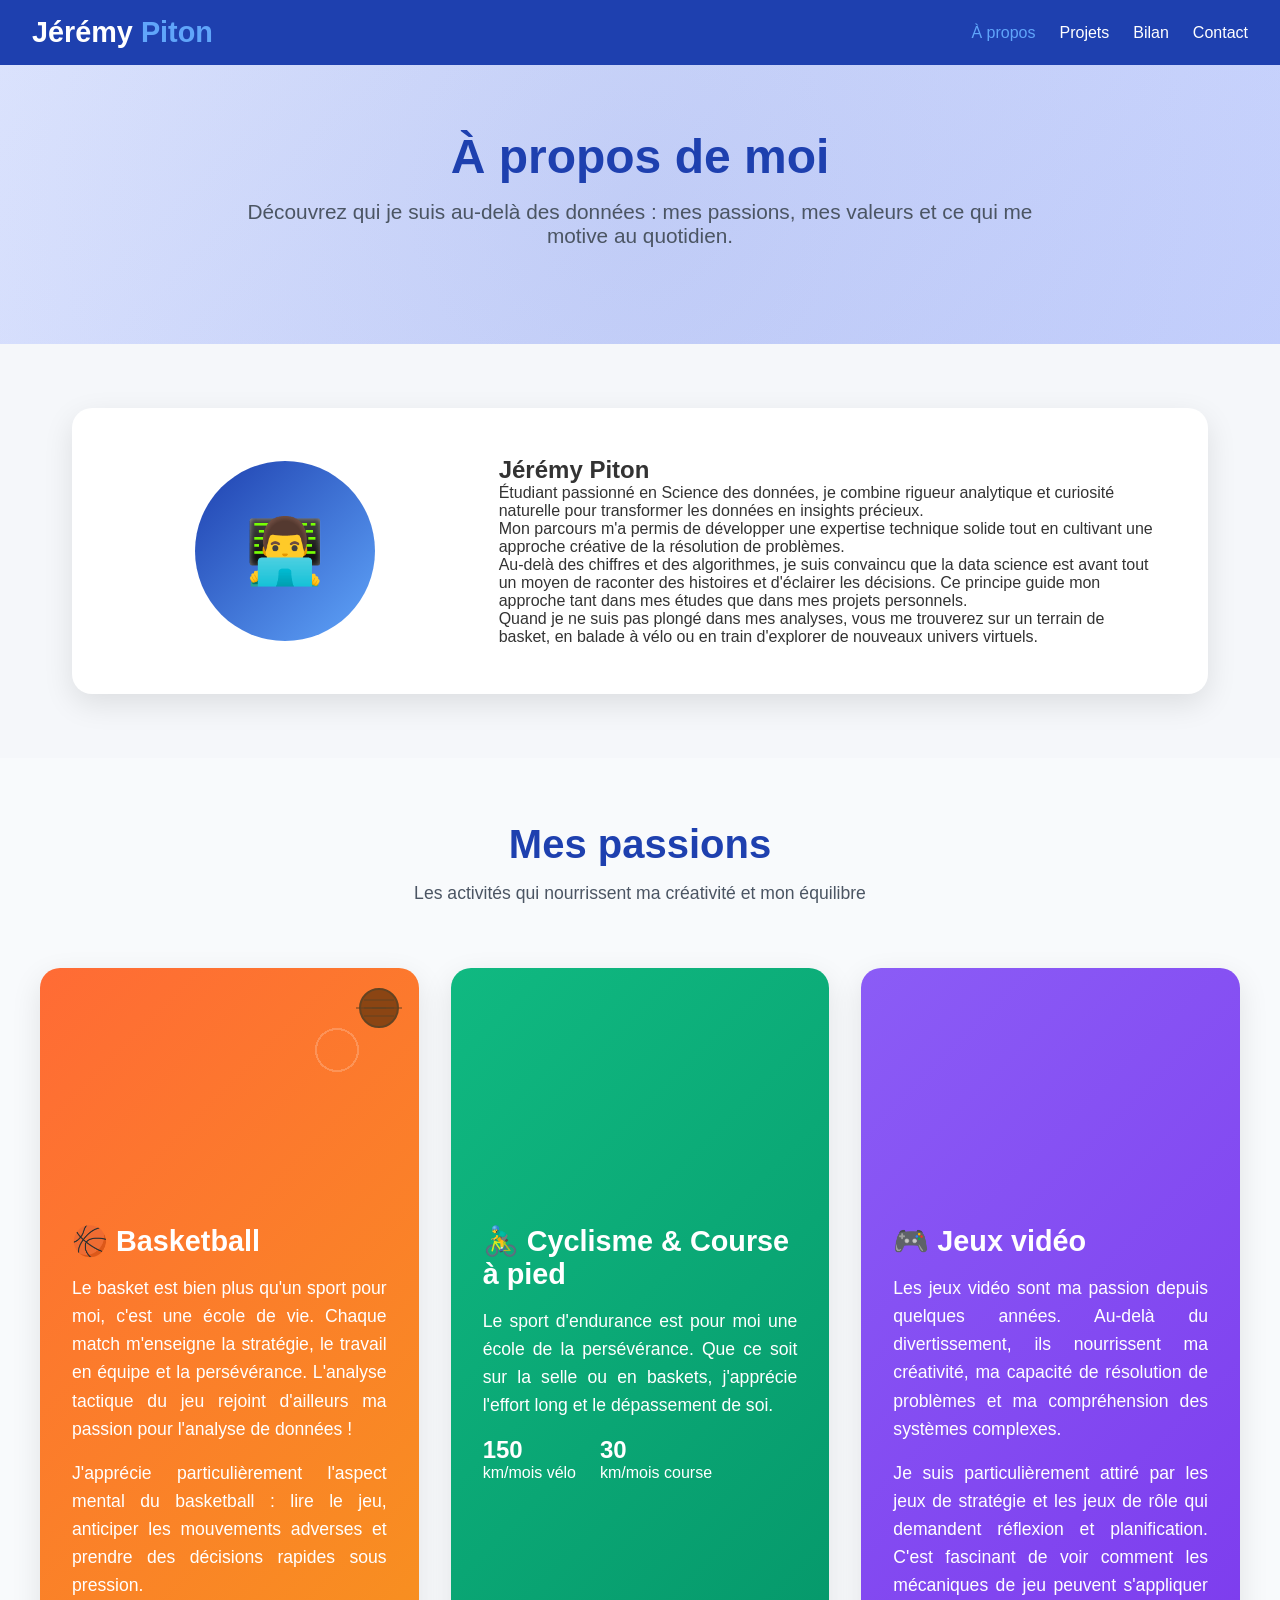
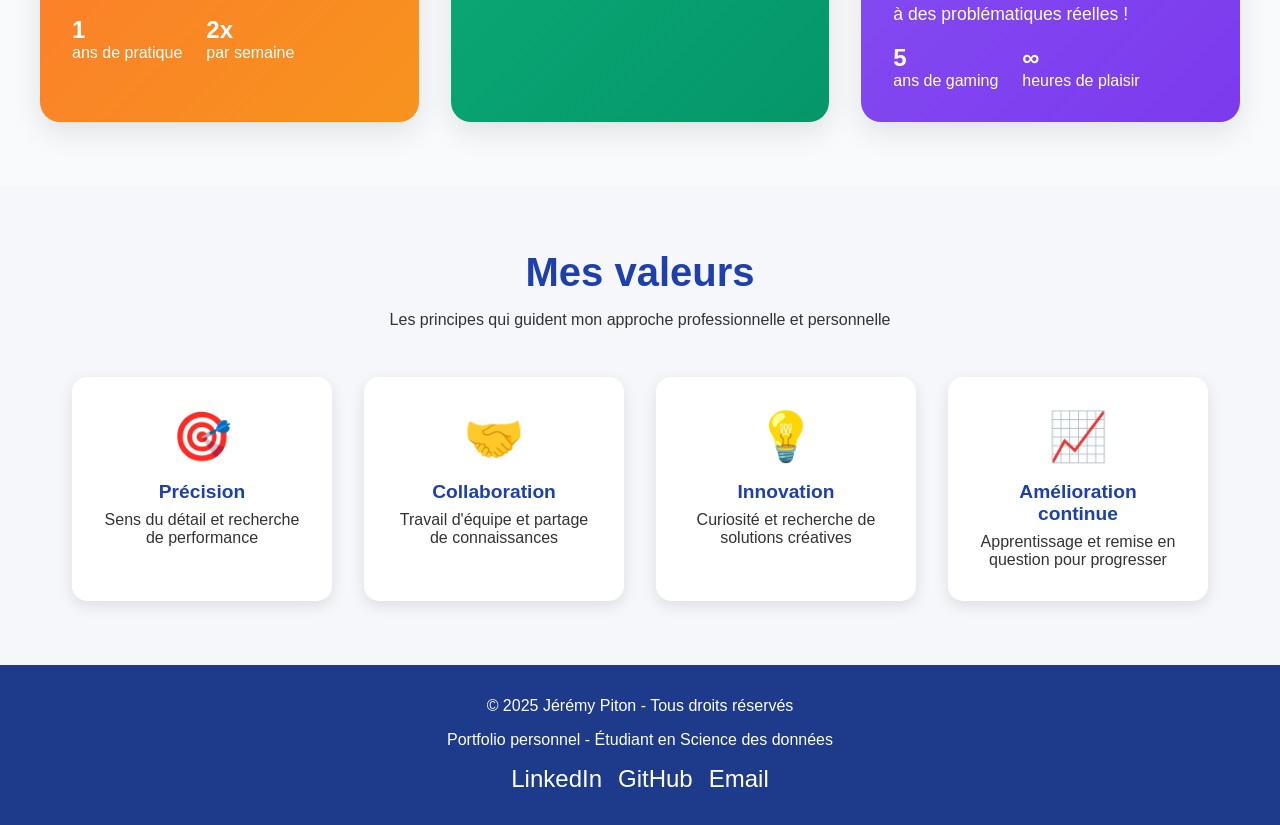
==== pages/about.html @ 54cb003f "Add files via upload" ====
<!DOCTYPE html>
<html lang="fr">
<head>
    <meta charset="UTF-8">
    <meta name="viewport" content="width=device-width, initial-scale=1.0">
    <title>Jérémy Piton - À propos</title>
    <link rel="stylesheet" href="../styles/style.css">
</head>
<body>
    <header>
        <nav>
            <div class="logo"><a href="../index.html" style="text-decoration: none; color: inherit;">Jérémy <span>Piton</span></a></div>
            <div class="nav-links">
                <a href="./about.html" style="color: #60a5fa;" class="active">À propos</a>
                <a href="./projet.html">Projets</a>
                <a href="./bilan.html">Bilan</a>
                <a href="./contact.html">Contact</a>
            </div>
        </nav>
    </header>

    <section class="hero">
        <div class="hero-content">
            <h1>À propos de moi</h1>
            <p>Découvrez qui je suis au-delà des données : mes passions, mes valeurs et ce qui me motive au quotidien.</p>
        </div>
    </section>

    <section class="profile-section">
        <div class="profile-card animate-on-scroll">
            <div class="profile-content">
                <div class="profile-image">
                    👨‍💻
                </div>
                <div class="profile-text">
                    <h2>Jérémy Piton</h2>
                    <p>Étudiant passionné en Science des données, je combine rigueur analytique et curiosité naturelle pour transformer les données en insights précieux.</p>
                    <p>Mon parcours m'a permis de développer une expertise technique solide tout en cultivant une approche créative de la résolution de problèmes.</p>
                    <p>Au-delà des chiffres et des algorithmes, je suis convaincu que la data science est avant tout un moyen de raconter des histoires et d'éclairer les décisions. Ce principe guide mon approche tant dans mes études que dans mes projets personnels.</p>
                    <p>Quand je ne suis pas plongé dans mes analyses, vous me trouverez sur un terrain de basket, en balade à vélo ou en train d'explorer de nouveaux univers virtuels.</p>
                </div>
            </div>
        </div>
    </section>

    <section class="passions-section">
        <div class="passions-title animate-on-scroll">
            <h2>Mes passions</h2>
            <p>Les activités qui nourrissent ma créativité et mon équilibre</p>
        </div>

        <div class="passions-grid">
            <div class="passion-card basketball-card animate-on-scroll">
                <div class="basketball-image">
                    <div class="basketball-court"></div>
                </div>
                <div class="basketball-animation"></div>
                <h3>🏀 Basketball</h3>
                <p>Le basket est bien plus qu'un sport pour moi, c'est une école de vie. Chaque match m'enseigne la stratégie, le travail en équipe et la persévérance. L'analyse tactique du jeu rejoint d'ailleurs ma passion pour l'analyse de données !</p>
                <p>J'apprécie particulièrement l'aspect mental du basketball : lire le jeu, anticiper les mouvements adverses et prendre des décisions rapides sous pression.</p>
                <div class="passion-stats">
                    <div class="stat">
                        <span class="stat-number">1</span>
                        <span class="stat-label">ans de pratique</span>
                    </div>
                    <div class="stat">
                        <span class="stat-number">2x</span>
                        <span class="stat-label">par semaine</span>
                    </div>
                </div>
            </div>

            <div class="passion-card cycling-card animate-on-scroll">
                <div class="bike-image"></div>
                <h3>🚴‍♂️ Cyclisme & Course à pied</h3>
                <p>Le sport d'endurance est pour moi une école de la persévérance. Que ce soit sur la selle ou en baskets, j'apprécie l'effort long et le dépassement de soi.</p>
                <div class="passion-stats">
                    <div class="stat">
                        <span class="stat-number">150</span>
                        <span class="stat-label">km/mois vélo</span>
                    </div>
                    <div class="stat">
                        <span class="stat-number">30</span>
                        <span class="stat-label">km/mois course</span>
                    </div>
                </div>
            </div>

            <div class="passion-card gaming-card animate-on-scroll">
                <div class="gaming-setup"></div>
                <h3>🎮 Jeux vidéo</h3>
                <p>Les jeux vidéo sont ma passion depuis quelques années. Au-delà du divertissement, ils nourrissent ma créativité, ma capacité de résolution de problèmes et ma compréhension des systèmes complexes.</p>
                <p>Je suis particulièrement attiré par les jeux de stratégie et les jeux de rôle qui demandent réflexion et planification. C'est fascinant de voir comment les mécaniques de jeu peuvent s'appliquer à des problématiques réelles !</p>
                <div class="passion-stats">
                    <div class="stat">
                        <span class="stat-number">5</span>
                        <span class="stat-label">ans de gaming</span>
                    </div>
                    <div class="stat">
                        <span class="stat-number">∞</span>
                        <span class="stat-label">heures de plaisir</span>
                    </div>
                </div>
            </div>
        </div>
    </section>

    <section class="skills-section">
        <div class="skills-title animate-on-scroll">
            <h2>Mes valeurs</h2>
            <p>Les principes qui guident mon approche professionnelle et personnelle</p>
        </div>
        <div class="skills-grid">
            <div class="skill-item animate-on-scroll">
                <div class="skill-icon">🎯</div>
                <h4>Précision</h4>
                <p>Sens du détail et recherche de performance</p>
            </div>
            <div class="skill-item animate-on-scroll">
                <div class="skill-icon">🤝</div>
                <h4>Collaboration</h4>
                <p>Travail d'équipe et partage de connaissances</p>
            </div>
            <div class="skill-item animate-on-scroll">
                <div class="skill-icon">💡</div>
                <h4>Innovation</h4>
                <p>Curiosité et recherche de solutions créatives</p>
            </div>
            <div class="skill-item animate-on-scroll">
                <div class="skill-icon">📈</div>
                <h4>Amélioration continue</h4>
                <p>Apprentissage et remise en question pour progresser</p>
            </div>
        </div>
    </section>

    <footer>
        <p>© 2025 Jérémy Piton - Tous droits réservés</p>
        <p>Portfolio personnel - Étudiant en Science des données</p>
        <div class="social-links">
            <a href="https://www.linkedin.com/in/j%C3%A9r%C3%A9my-piton-b1ab8a340/">LinkedIn</a>
            <a href="https://github.com/jeremypiton">GitHub</a>
            <a href="mailto:jmyptn@gmail.com">Email</a>
        </div>
    </footer>

    <script src="../scripts/scripts.js"></script>
</body>
</html>
---- styles/style.css ----
/* ==========================================================================
   BASES & VARIABLES
   ========================================================================== */
* {
    margin: 0;
    padding: 0;
    box-sizing: border-box;
    font-family: 'Segoe UI', Tahoma, Geneva, Verdana, sans-serif;
}

body {
    background-color: #f5f7fa;
    color: #333;
    overflow-x: hidden;
}

/* ==========================================================================
   NAVIGATION & FOOTER (Communs)
   ========================================================================== */
header {
    background-color: #1e40af;
    color: white;
    padding: 1rem 2rem;
    box-shadow: 0 2px 10px rgba(0,0,0,0.1);
}

nav {
    display: flex;
    justify-content: space-between;
    align-items: center;
}

.logo {
    font-size: 1.8rem;
    font-weight: bold;
}

.logo span {
    color: #60a5fa;
}

.nav-links {
    display: flex;
    gap: 1.5rem;
}

.nav-links a {
    color: white;
    text-decoration: none;
    font-weight: 500;
    transition: color 0.3s;
}

.nav-links a:hover, .nav-links a.active {
    color: #60a5fa;
}

footer {
    background-color: #1e3a8a;
    color: white;
    padding: 2rem;
    text-align: center;
}

footer p {
    margin-bottom: 1rem;
}

.social-links {
    display: flex;
    justify-content: center;
    gap: 1rem;
    margin-top: 1rem;
}

.social-links a {
    color: white;
    font-size: 1.5rem;
    transition: color 0.3s;
    text-decoration: none;
}

.social-links a:hover {
    color: #60a5fa;
}

/* ==========================================================================
   SECTION HERO (Commune)
   ========================================================================== */
.hero {
    padding: 4rem 2rem;
    display: flex;
    flex-direction: column;
    align-items: center;
    text-align: center;
    background: linear-gradient(135deg, #e0e7ff 0%, #c7d2fe 100%);
    position: relative;
    overflow: hidden;
}

.hero::before {
    content: '';
    position: absolute;
    top: -50%;
    left: -50%;
    width: 200%;
    height: 200%;
    background: radial-gradient(circle, rgba(30, 64, 175, 0.1) 0%, transparent 70%);
    animation: float 20s infinite linear;
}

.hero-content {
    position: relative;
    z-index: 2;
}

.hero h1 {
    font-size: 3rem;
    margin-bottom: 1rem;
    color: #1e40af;
    animation: slideInFromTop 1s ease-out;
}

.hero p {
    font-size: 1.3rem;
    max-width: 800px;
    margin-bottom: 2rem;
    color: #4b5563;
    animation: slideInFromBottom 1s ease-out 0.3s both;
}

.hero-btn {
    display: inline-block;
    padding: 0.8rem 1.5rem;
    background-color: #1e40af;
    color: white !important;
    text-decoration: none;
    border-radius: 5px;
    font-weight: 500;
    transition: background-color 0.3s;
    cursor: pointer;
    border: none;
}

.hero-btn:hover {
    background-color: #3b82f6;
}

/* ==========================================================================
   COMPOSANTS : CARTES DE PROJETS / FEATURES
   ========================================================================== */
.features {
    padding: 4rem 2rem;
    display: grid;
    grid-template-columns: repeat(auto-fit, minmax(300px, 1fr));
    gap: 2rem;
    max-width: 1200px;
    margin: 0 auto;
}

.feature-card {
    background-color: white;
    padding: 2rem;
    border-radius: 10px;
    box-shadow: 0 4px 6px rgba(0,0,0,0.05);
    transition: transform 0.3s, box-shadow 0.3s;
    position: relative;
    text-align: justify;
}

.feature-card:hover {
    transform: translateY(-5px);
    box-shadow: 0 10px 15px rgba(0,0,0,0.1);
}

.feature-icon {
    font-size: 2rem;
    color: #1e40af;
    margin-bottom: 1rem;
    text-align: center;
}

.feature-card h3 {
    font-size: 1.5rem;
    margin-bottom: 1rem;
    color: #1e3a8a;
}

.open-details-btn {
    padding: 0.5rem 1rem;
    background-color: #1e40af;
    color: white;
    border: none;
    border-radius: 5px;
    font-weight: 600;
    cursor: pointer;
    transition: background-color 0.3s;
    margin-top: 1rem;
}

/* ==========================================================================
   PAGE PROJET : MODALES
   ========================================================================== */
.modal-overlay {
    display: none;
    position: fixed;
    top: 0; left: 0; width: 100%; height: 100%;
    background-color: rgba(0, 0, 0, 0.5);
    z-index: 9999;
}

.modal-overlay.active { display: block; }

.project-details {
    display: none;
    position: fixed;
    top: 50%; left: 50%;
    transform: translate(-50%, -50%);
    background: white;
    padding: 2rem;
    border-radius: 10px;
    box-shadow: 0 0 15px rgba(0,0,0,0.3);
    z-index: 10000;
    max-width: 90%;
    max-height: 80vh;
    overflow-y: auto;
    width: 700px;
}

.project-details.active { display: block; }

.close-details-btn {
    position: absolute;
    top: 1rem; right: 1rem;
    background: #f3f4f6;
    border: none;
    width: 30px; height: 30px;
    border-radius: 50%;
    cursor: pointer;
}

.project-content { display: flex; gap: 2rem; margin-top: 1rem; }
.project-left, .project-right { flex: 1; }

/* ==========================================================================
   PAGE À PROPOS : PROFIL & PASSIONS
   ========================================================================== */
.profile-section { padding: 4rem 2rem; max-width: 1200px; margin: 0 auto; }

.profile-card {
    background: white; border-radius: 20px; padding: 3rem;
    box-shadow: 0 10px 30px rgba(0,0,0,0.1);
    animation: fadeInUp 1s ease-out;
}

.profile-content { display: grid; grid-template-columns: 1fr 2fr; gap: 3rem; align-items: center; }

.profile-image {
    width: 180px; height: 180px; border-radius: 50%;
    background: linear-gradient(135deg, #1e40af, #60a5fa);
    display: flex; align-items: center; justify-content: center;
    font-size: 4rem; color: white; margin: 0 auto;
}

.passions-section { padding: 4rem 2rem; background: #f8fafc; }
.passions-grid { display: grid; grid-template-columns: repeat(auto-fit, minmax(300px, 1fr)); gap: 2rem; max-width: 1200px; margin: 0 auto; }

.passion-card {
    background: white; border-radius: 20px; padding: 2rem;
    box-shadow: 0 10px 30px rgba(0,0,0,0.1);
    transition: transform 0.3s;
}

.passion-card:hover { transform: translateY(-10px); }

/* Couleurs spécifiques passions */
.basketball-card { background: linear-gradient(135deg, #ff6b35 0%, #f7931e 100%); color: white; }
.cycling-card { background: linear-gradient(135deg, #10b981 0%, #059669 100%); color: white; }
.gaming-card { background: linear-gradient(135deg, #8b5cf6 0%, #7c3aed 100%); color: white; }

.passion-stats { display: flex; gap: 1.5rem; margin-top: 1rem; }
.stat-number { font-size: 1.5rem; font-weight: bold; display: block; }

/* ==========================================================================
   PAGE CONTACT & CV
   ========================================================================== */
.main-content { max-width: 1200px; margin: 0 auto; padding: 2rem; }

.cv-section { background: white; border-radius: 10px; overflow: hidden; margin-bottom: 3rem; }
.cv-header { background: #1e40af; color: white; padding: 2rem; text-align: center; position: relative; }

.pdf-embed { width: 100%; height: 600px; border: none; }

.info-item {
    display: flex; align-items: center; margin-bottom: 1rem;
    padding: 1rem; background: white; border-radius: 8px;
    box-shadow: 0 2px 5px rgba(0,0,0,0.05);
}

.info-icon { font-size: 1.5rem; margin-right: 1rem; color: #1e40af; }

.availability {
    padding: 1.5rem; background: #dcfce7; border-left: 4px solid #16a34a;
    border-radius: 5px; margin-top: 2rem;
}

/* ==========================================================================
   PAGE BILAN
   ========================================================================== */
.bilan-container { max-width: 1000px; margin: 0 auto; padding: 2rem; }
.bilan-section { background: white; margin-bottom: 2rem; padding: 2rem; border-radius: 15px; box-shadow: 0 4px 15px rgba(0,0,0,0.05); }
.highlight-box { background: #eff6ff; padding: 1.5rem; border-left: 4px solid #3b82f6; margin: 1rem 0; }
.skills-grid { display: grid; grid-template-columns: repeat(auto-fit, minmax(150px, 1fr)); gap: 1rem; }
.skill-item { background: #f8fafc; padding: 1rem; border-radius: 8px; text-align: center; border: 1px solid #e2e8f0; }

/* ==========================================================================
   ANIMATIONS
   ========================================================================== */
@keyframes float { 0% { transform: rotate(0deg); } 100% { transform: rotate(360deg); } }
@keyframes slideInFromTop { 0% { opacity: 0; transform: translateY(-50px); } 100% { opacity: 1; transform: translateY(0); } }
@keyframes slideInFromBottom { 0% { opacity: 0; transform: translateY(50px); } 100% { opacity: 1; transform: translateY(0); } }
@keyframes fadeInUp { 0% { opacity: 0; transform: translateY(30px); } 100% { opacity: 1; transform: translateY(0); } }
@keyframes bounce { 0%, 100% { transform: translateY(0); } 50% { transform: translateY(-20px); } }

.animate-on-scroll { opacity: 0; transform: translateY(30px); transition: all 0.6s ease; }
.animate-on-scroll.visible { opacity: 1; transform: translateY(0); }

/* ==========================================================================
   RESPONSIVE
   ========================================================================== */
@media (max-width: 768px) {
    .profile-content { grid-template-columns: 1fr; text-align: center; }
    .project-content { flex-direction: column; }
    .hero h1 { font-size: 2.2rem; }
}

/* ==========================================================================
   CORRECTIONS : ONGLETS & PAGE À PROPOS
   ========================================================================== */

/* 1. Design des Onglets (Tabs) pour Projets et Bilan */
.tabs-container {
    max-width: 1200px; margin: -2rem auto 2rem auto; padding: 0 2rem; position: relative; z-index: 10;
}
.tabs {
    display: flex; justify-content: center; gap: 1rem; background: white; padding: 1rem; border-radius: 15px; box-shadow: 0 10px 25px rgba(0,0,0,0.05); flex-wrap: wrap;
}
.tab-btn {
    padding: 0.8rem 2rem; border: none; background: #f3f4f6; color: #4b5563; border-radius: 8px; font-size: 1.1rem; font-weight: 600; cursor: pointer; transition: all 0.3s ease;
}
.tab-btn:hover { background: #e0e7ff; color: #1e40af; }
.tab-btn.active { background: #1e40af; color: white; box-shadow: 0 4px 10px rgba(30, 64, 175, 0.3); }

.tab-content { display: none; animation: fadeIn 0.5s ease-out; }
.tab-content.active { display: block; }

.coming-soon { text-align: center; padding: 6rem 2rem; background: white; border-radius: 15px; border: 2px dashed #cbd5e1; color: #64748b; max-width: 800px; margin: 2rem auto; }
.coming-soon .icon { font-size: 4rem; margin-bottom: 1rem; opacity: 0.5; }

@keyframes fadeIn { from { opacity: 0; transform: translateY(10px); } to { opacity: 1; transform: translateY(0); } }

/* 2. Restauration des images et animations des Passions (Page À propos) */
.basketball-image { width: 100%; height: 200px; background: url('../documents/basketball.jpg') center/cover; border-radius: 10px; margin-bottom: 1.5rem; position: relative; }
.basketball-court { position: absolute; top: 0; right: 0; width: 100px; height: 100px; opacity: 0.2; background: radial-gradient(circle at 50px 50px, transparent 20px, white 20px, white 22px, transparent 22px); }
.basketball-animation { position: absolute; top: 20px; right: 20px; width: 40px; height: 40px; background: #8b4513; border-radius: 50%; border: 2px solid #654321; animation: bounce 2s infinite ease-in-out; cursor: pointer; }
.basketball-animation::before { content: ''; position: absolute; top: 50%; left: 50%; transform: translate(-50%, -50%); width: 30px; height: 1px; background: #654321; box-shadow: 0 -8px 0 #654321, 0 8px 0 #654321, -8px 0 0 #654321, 8px 0 0 #654321; }

.bike-image { width: 100%; height: 200px; background: url('../documents/velo.jpg') center/cover; border-radius: 10px; margin-bottom: 1.5rem; position: relative; overflow: hidden; }
.bike-image::before { content: ''; position: absolute; top: 0; left: -100%; width: 100%; height: 100%; background: linear-gradient(90deg, transparent, rgba(255,255,255,0.4), transparent); transition: left 0.5s ease; }
.cycling-card:hover .bike-image::before { left: 100%; }

.gaming-setup { width: 100%; height: 200px; background: url('../documents/JeuxVideos.png') center/cover; border-radius: 10px; margin-bottom: 1.5rem; position: relative; }

.passion-card h3 { font-size: 1.8rem; margin-bottom: 1rem; display: flex; align-items: center; gap: 0.5rem; }
.passion-card p { font-size: 1.1rem; line-height: 1.6; margin-bottom: 1rem; text-align: justify; }

/* 3. Résolution du conflit pour la section "Valeurs" (Page À propos) */
.skills-section { padding: 4rem 2rem; max-width: 1200px; margin: 0 auto; }
.skills-title { text-align: center; margin-bottom: 3rem; }
.skills-title h2 { font-size: 2.5rem; color: #1e40af; margin-bottom: 1rem; }

/* On cible spécifiquement la grille dans .skills-section pour ne pas casser la page Bilan */
.skills-section .skills-grid { grid-template-columns: repeat(auto-fit, minmax(250px, 1fr)); gap: 2rem; }
.skills-section .skill-item { background: white; padding: 2rem; border-radius: 15px; box-shadow: 0 5px 15px rgba(0,0,0,0.1); text-align: center; transition: transform 0.3s ease; border: none; }
.skills-section .skill-item:hover { transform: translateY(-5px); }
.skill-icon { font-size: 3rem; margin-bottom: 1rem; }
.skills-section .skill-item h4 { color: #1e40af; margin-bottom: 0.5rem; font-size: 1.2rem; }

/* 4. Titre de la section Passions (Page À propos) */
.passions-title { 
    text-align: center; 
    margin-bottom: 4rem; 
}

.passions-title h2 { 
    font-size: 2.5rem; 
    color: #1e40af; 
    margin-bottom: 1rem; 
}

.passions-title p {
    color: #4b5563;
    font-size: 1.1rem;
}
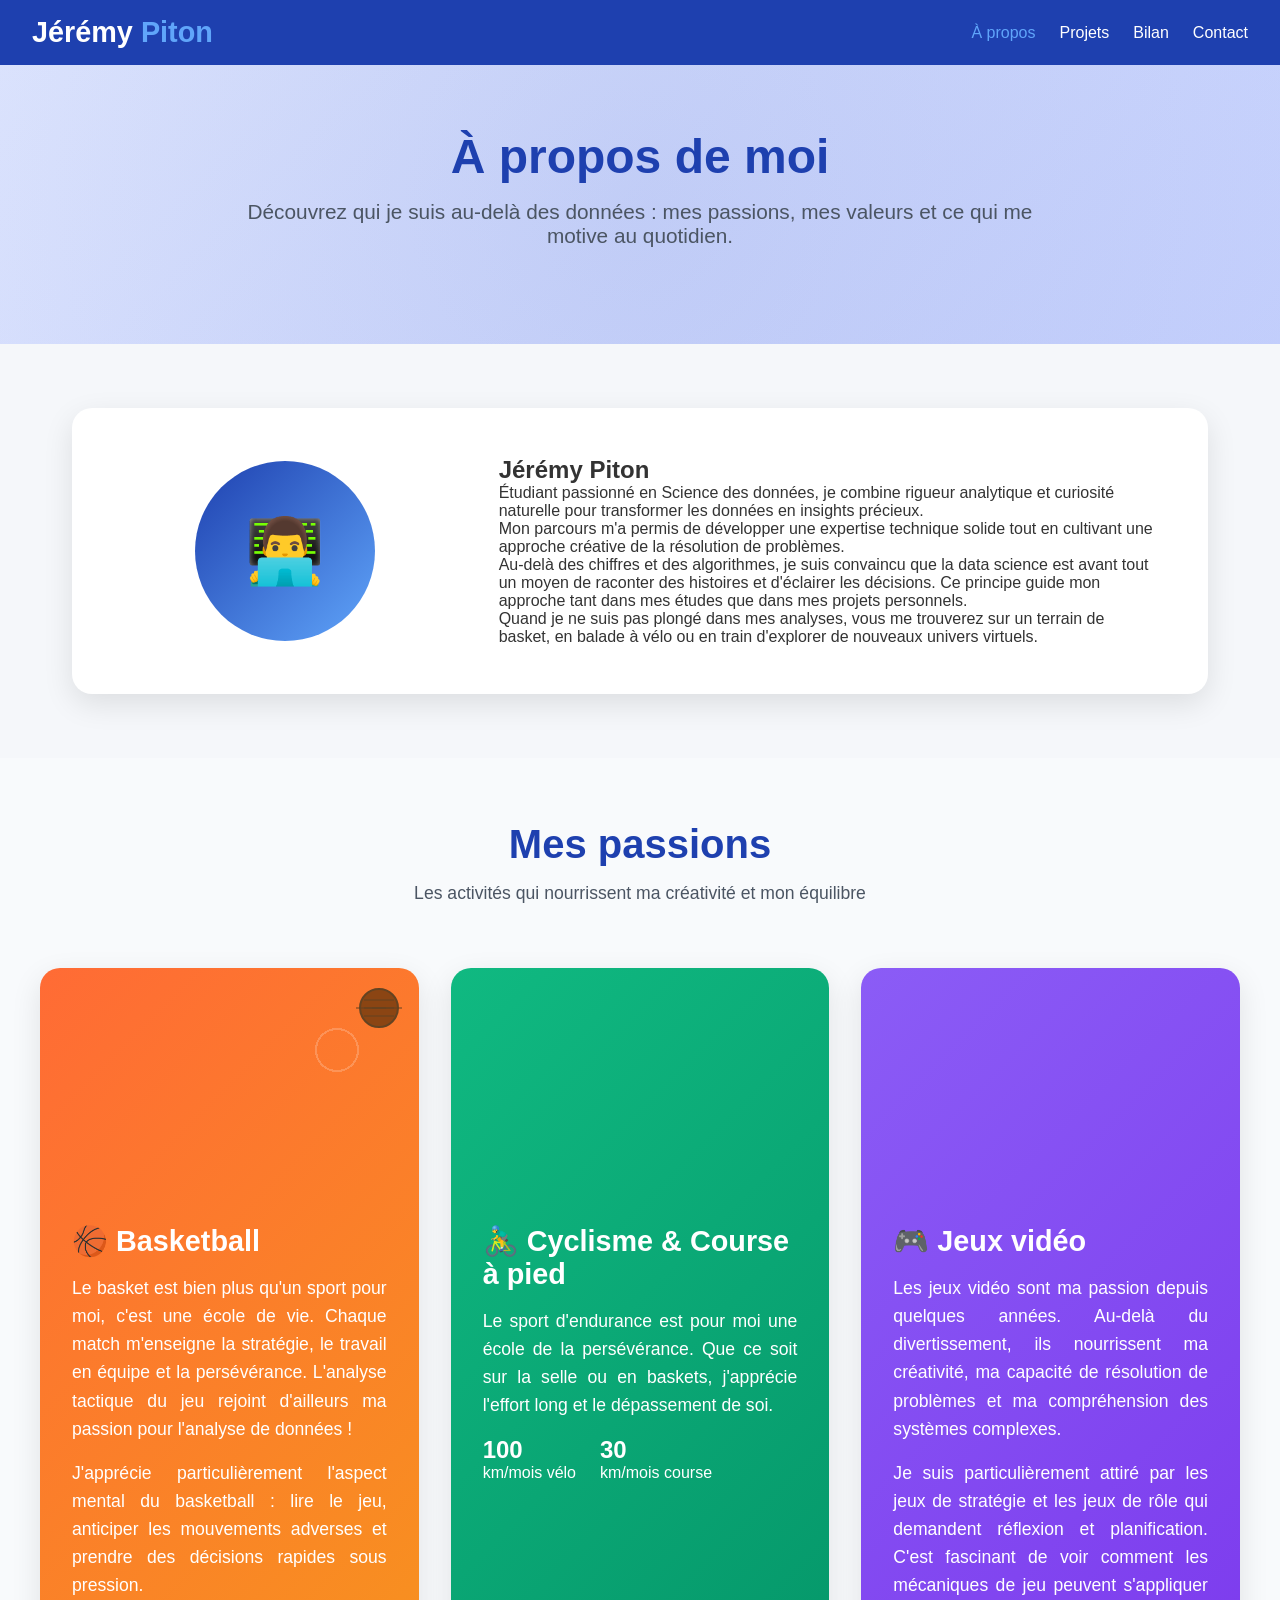
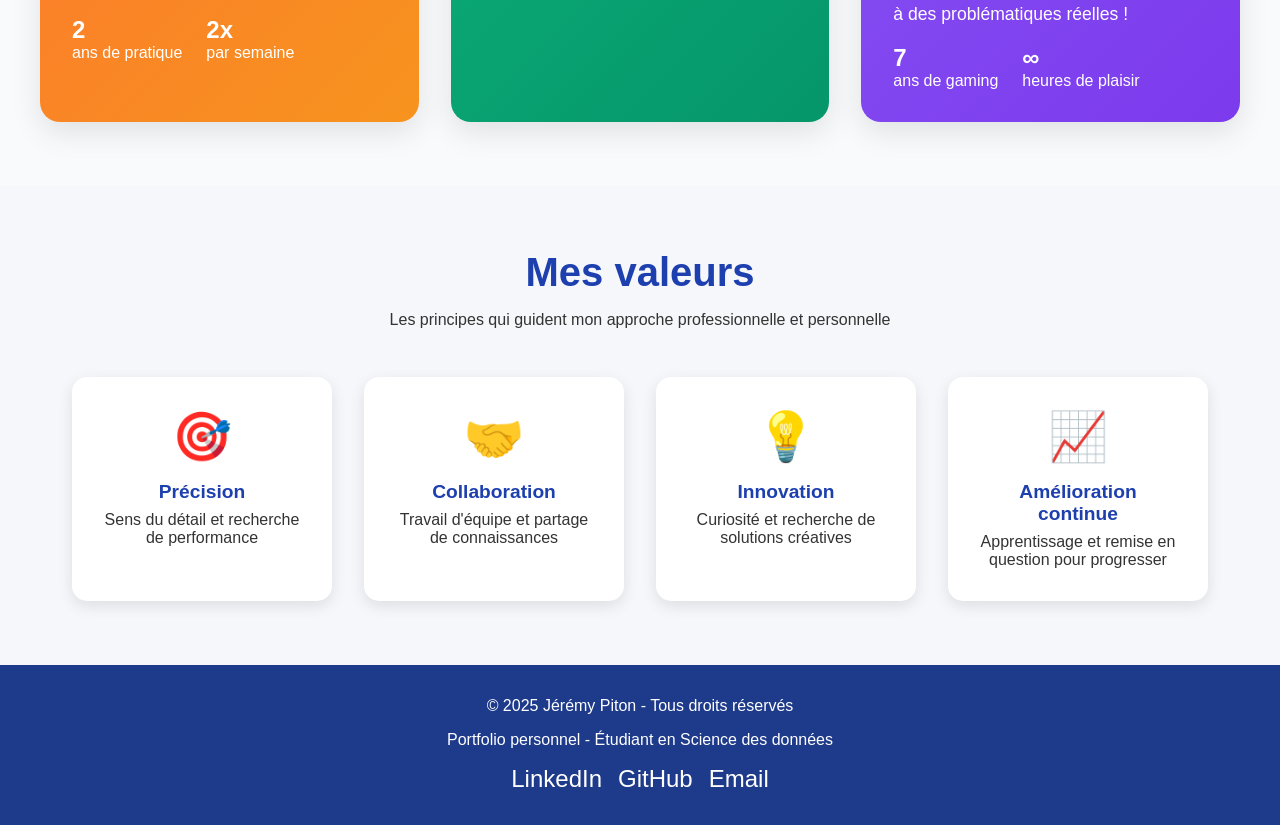
==== commit 2ea5059b: "Add files via upload" ====
--- a/pages/about.html
+++ b/pages/about.html
@@ -60,7 +60,7 @@
                 <p>J'apprécie particulièrement l'aspect mental du basketball : lire le jeu, anticiper les mouvements adverses et prendre des décisions rapides sous pression.</p>
                 <div class="passion-stats">
                     <div class="stat">
-                        <span class="stat-number">1</span>
+                        <span class="stat-number">2</span>
                         <span class="stat-label">ans de pratique</span>
                     </div>
                     <div class="stat">
@@ -76,7 +76,7 @@
                 <p>Le sport d'endurance est pour moi une école de la persévérance. Que ce soit sur la selle ou en baskets, j'apprécie l'effort long et le dépassement de soi.</p>
                 <div class="passion-stats">
                     <div class="stat">
-                        <span class="stat-number">150</span>
+                        <span class="stat-number">100</span>
                         <span class="stat-label">km/mois vélo</span>
                     </div>
                     <div class="stat">
@@ -93,7 +93,7 @@
                 <p>Je suis particulièrement attiré par les jeux de stratégie et les jeux de rôle qui demandent réflexion et planification. C'est fascinant de voir comment les mécaniques de jeu peuvent s'appliquer à des problématiques réelles !</p>
                 <div class="passion-stats">
                     <div class="stat">
-                        <span class="stat-number">5</span>
+                        <span class="stat-number">7</span>
                         <span class="stat-label">ans de gaming</span>
                     </div>
                     <div class="stat">
